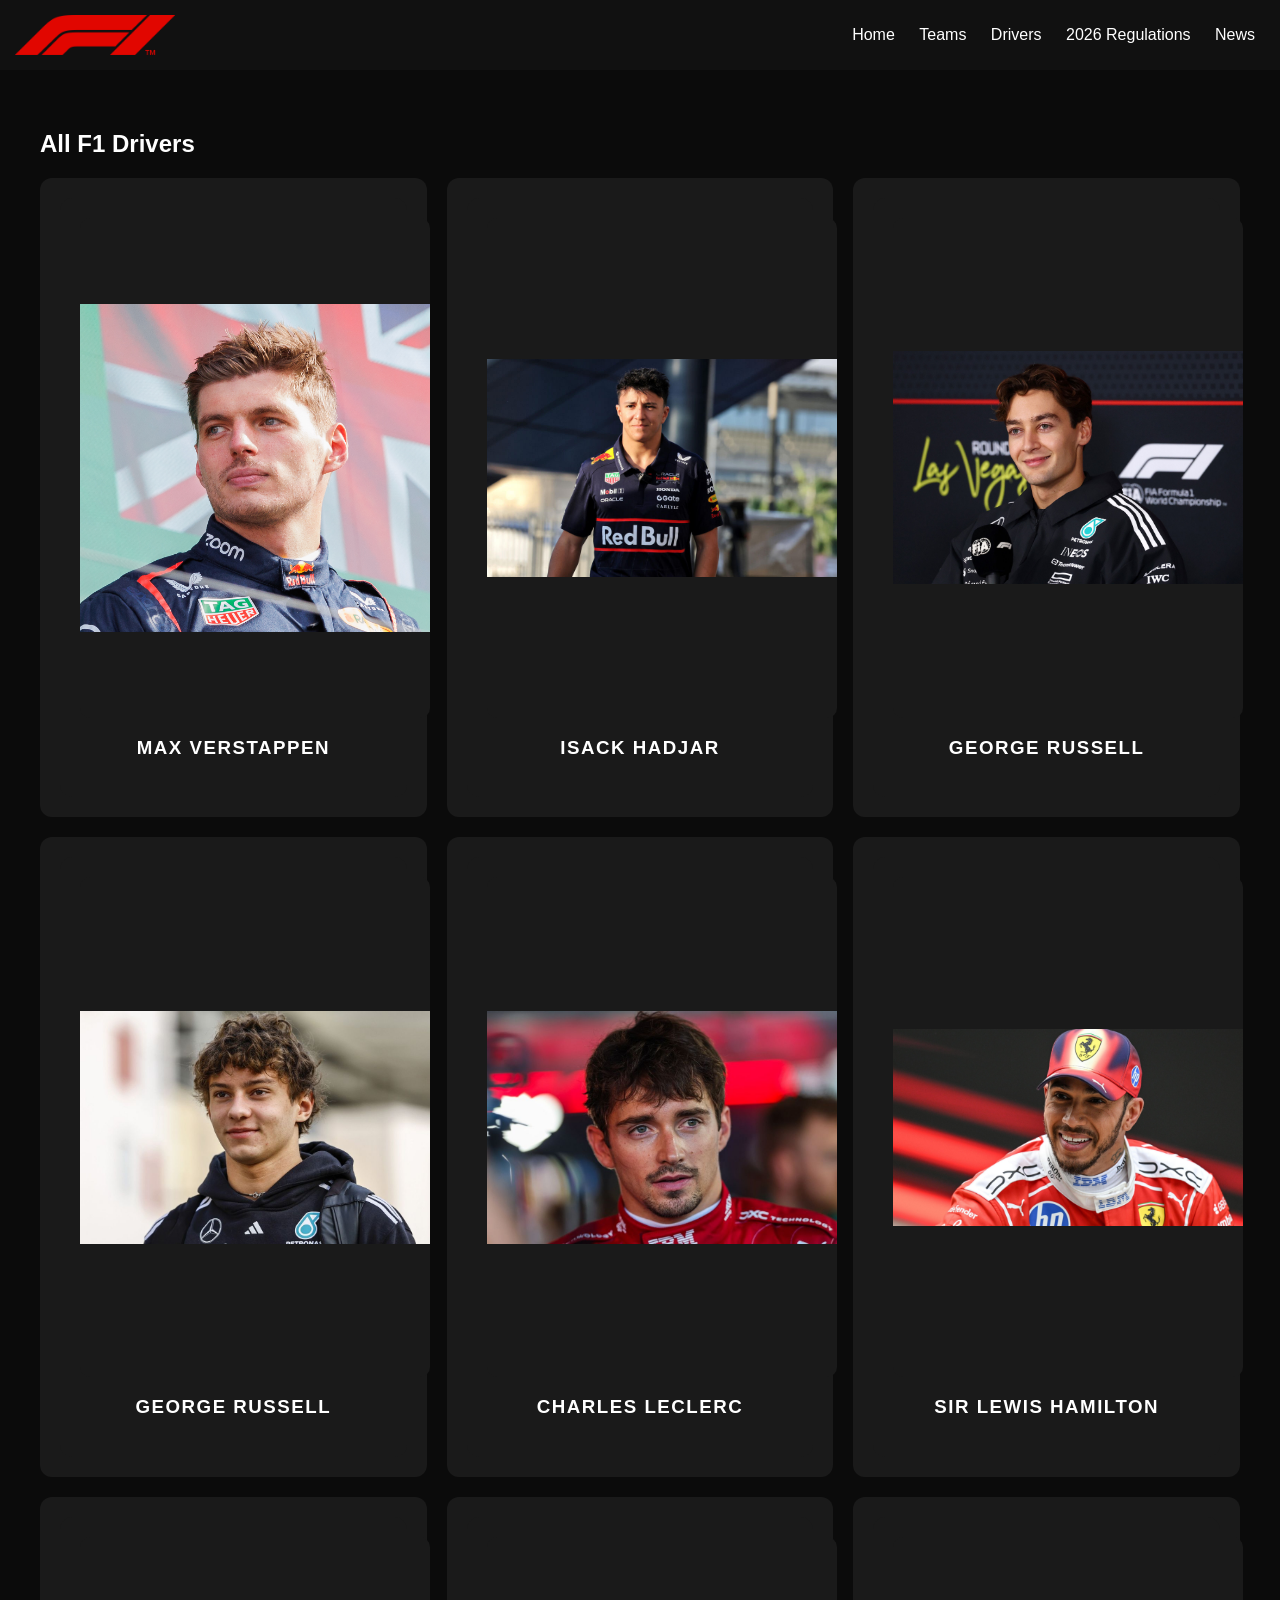
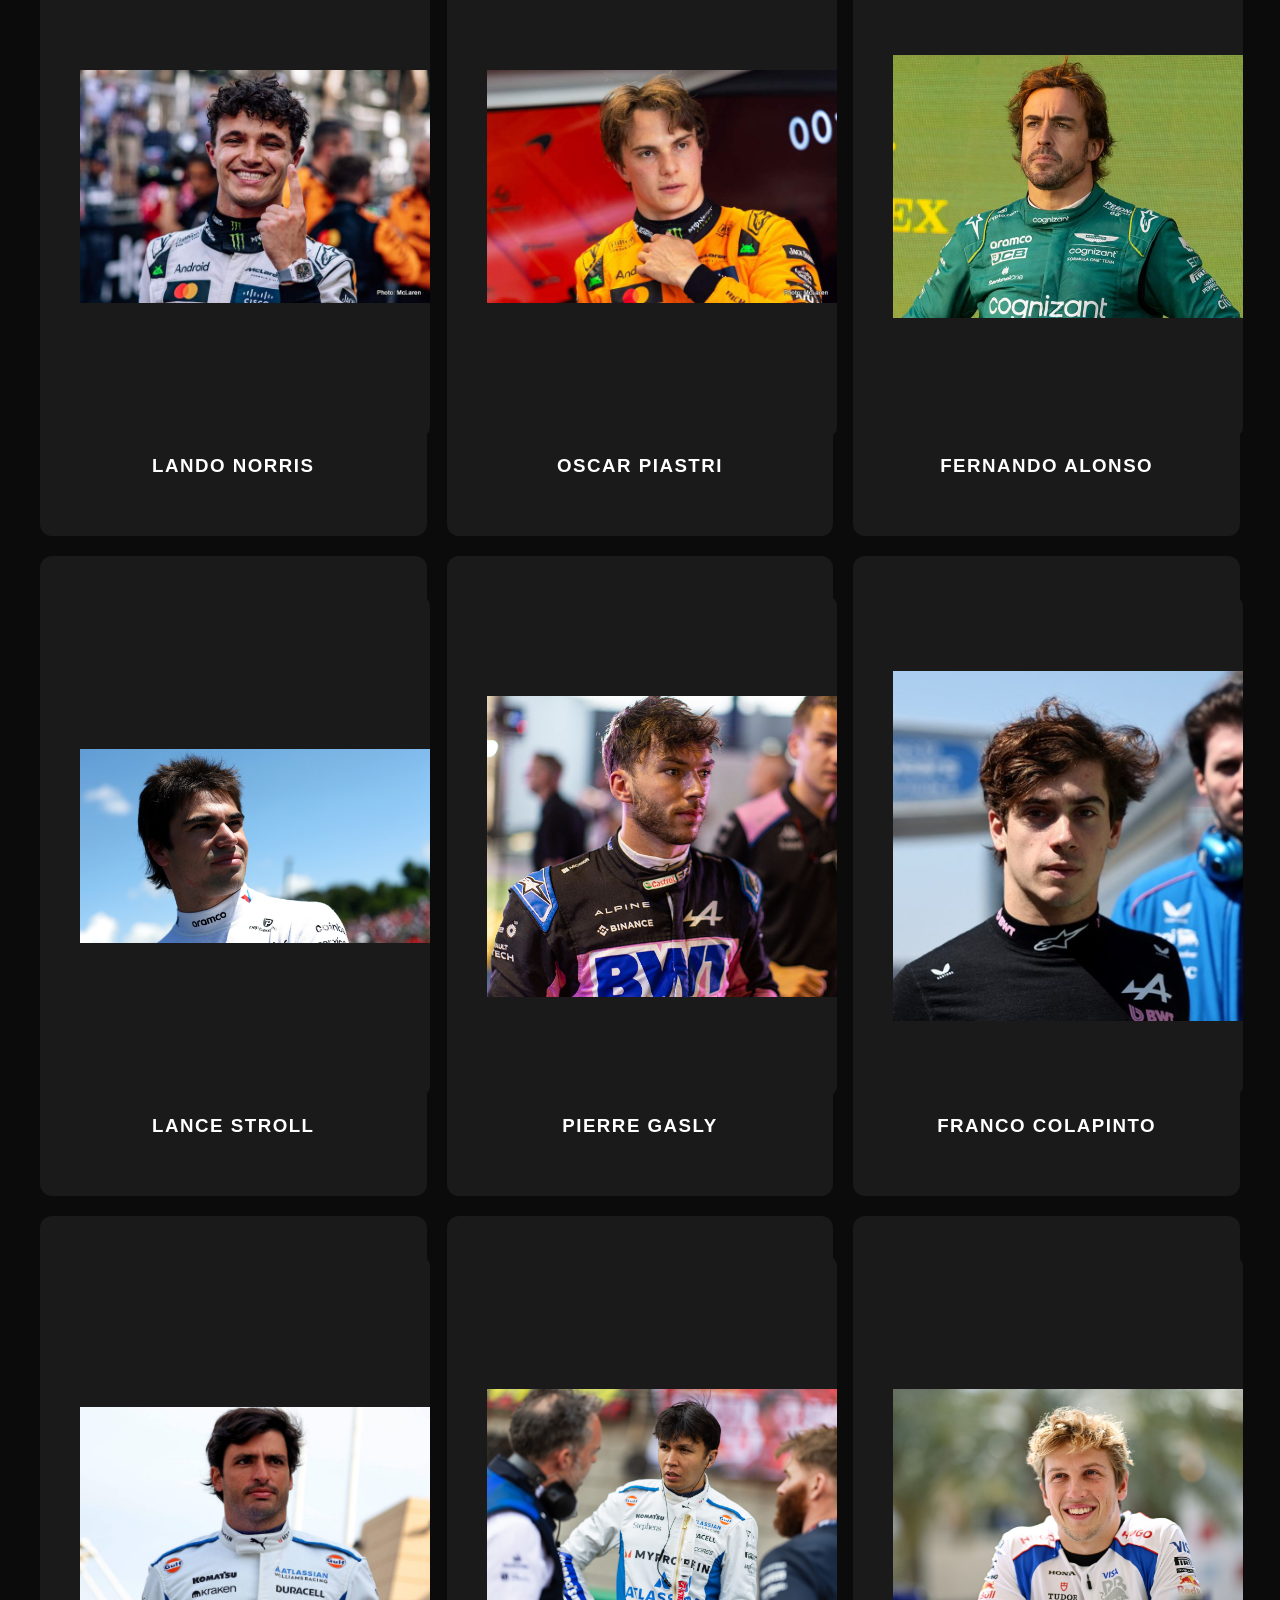
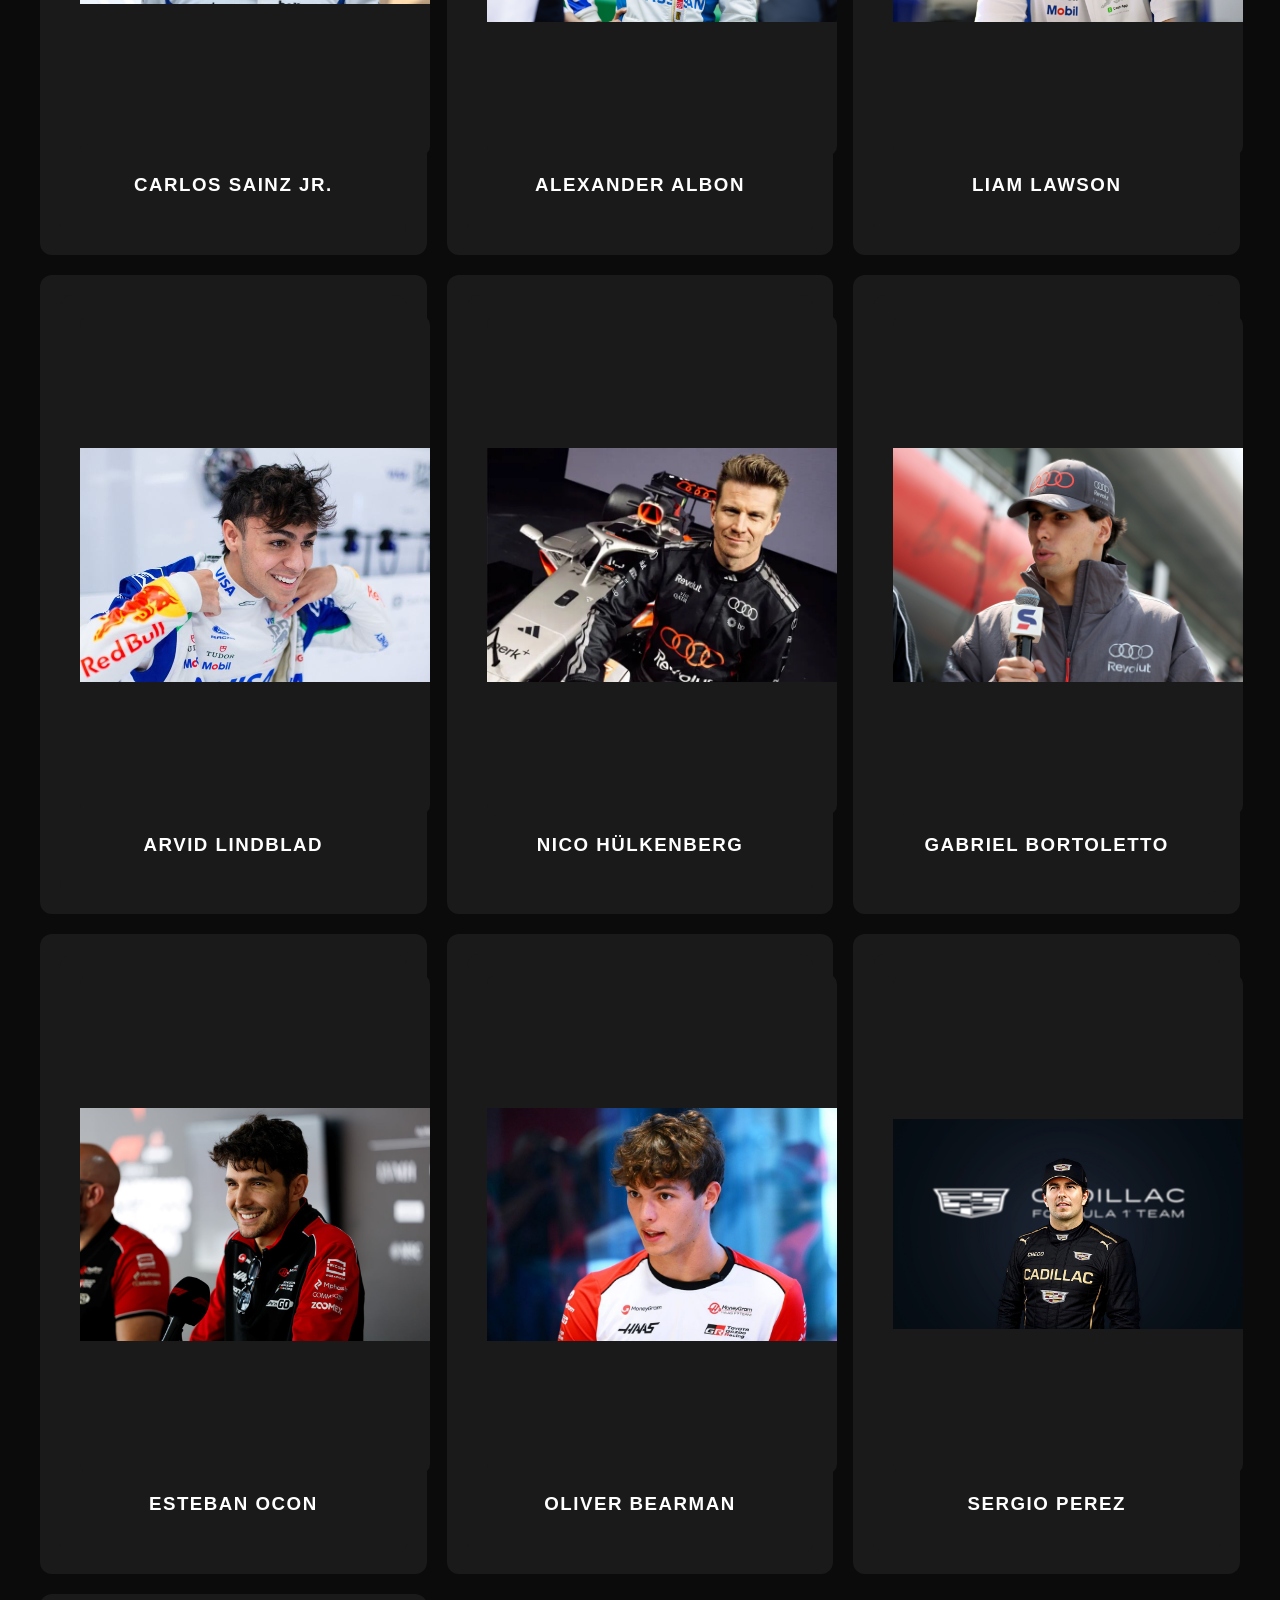
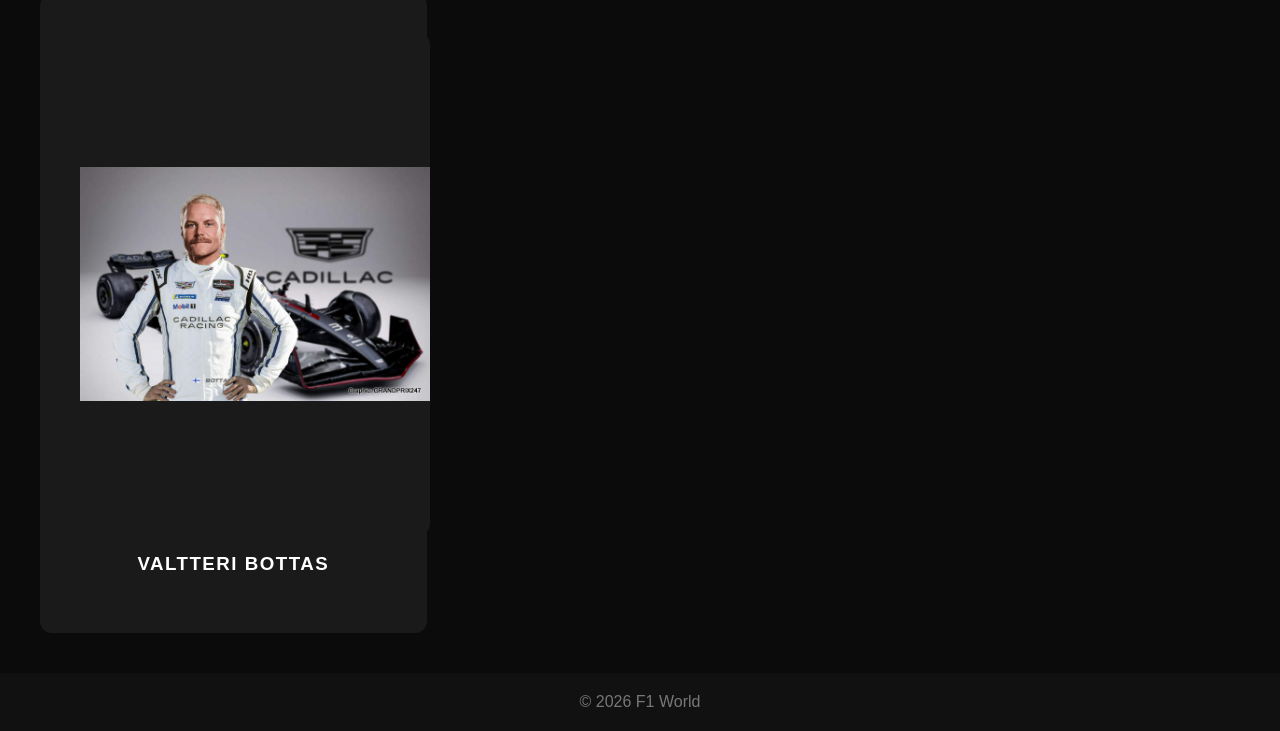
==== drivers.html @ 657f4861 "Add files via upload" ====
<!DOCTYPE html>
<html lang="en">
<head>
<meta charset="UTF-8">
<title>F1 Teams</title>
<link rel="stylesheet" href="style.css">
</head>
<body>
<header>
  <div class="logo">
  <a href="home.html" class="logo">
  <img src="logo.png" alt="F1 World Logo">
</a>
</div>
  <nav>
    <a href="home.html">Home</a>
    <a href="teams.html">Teams</a>
    <a href="drivers.html">Drivers</a>
    <a href="regulations.html">2026 Regulations</a>
    <a href="news.html">News</a>
  </nav>
</header>

<section>
<h1>All F1 Drivers</h1>
<div class="card-container">

<div class="card redbull"><div class="card"><div class="media-box-driver"><img src="max.jpg" alt="Max Verstappen"></div><h3>Max Verstappen</h3></div></div>
<div class="card redbull"><div class="card"><div class="media-box-driver"><img src="hadjar.jpg" alt="Isack Hadjar"></div><h3>Isack Hadjar</h3></div></div>
<div class="card mercedes"><div class="card"><div class="media-box-driver"><img src="george.jpg" alt="George Russell"></div><h3>George Russell</h3></div></div>
<div class="card mercedes"><div class="card"><div class="media-box-driver"><img src="kimi.jpg" alt="Andrea Kimi Antonelli"></div><h3>George Russell</h3></div></div>
<div class="card ferrari"><div class="card"><div class="media-box-driver"><img src="leclerc.jpg" alt="Charles Leclerc"></div><h3>Charles Leclerc</h3></div></div>
<div class="card ferrari"><div class="card"><div class="media-box-driver"><img src="lewis.jpg" alt="Sir Lewis Hamilton"></div><h3>Sir Lewis Hamilton</h3></div></div>
<div class="card mclaren"><div class="card"><div class="media-box-driver"><img src="lando.jpg" alt="Lando Norris"></div><h3>Lando Norris</h3></div></div>
<div class="card mclaren"><div class="card"><div class="media-box-driver"><img src="piastri.jpg" alt="Oscar Piastri"></div><h3>Oscar Piastri</h3></div></div>
<div class="card aston"><div class="card"><div class="media-box-driver"><img src="alonso.jpg" alt="Fernando Alonso"></div><h3>Fernando Alonso</h3></div></div>
<div class="card aston"><div class="card"><div class="media-box-driver"><img src="stroll.jpg" alt="Lance Stroll"></div><h3>Lance Stroll</h3></div></div>
<div class="card alpine"><div class="card"><div class="media-box-driver"><img src="gasly.jpg" alt="Pierre Gasly"></div><h3>Pierre Gasly</h3></div></div>
<div class="card alpine"><div class="card"><div class="media-box-driver"><img src="colapinto.jpg" alt="Franco Colapinto"></div><h3>Franco Colapinto</h3></div></div>
<div class="card williams"><div class="card"><div class="media-box-driver"><img src="sainz.jpg" alt="Carlos Sainz Jr."></div><h3>Carlos Sainz Jr.</h3></div></div>
<div class="card williams"><div class="card"><div class="media-box-driver"><img src="albon.jpg" alt="Alexander Albon"></div><h3>Alexander Albon</h3></div></div>
<div class="card rb"><div class="card"><div class="media-box-driver"><img src="lawson.jpg" alt="Liam Lawson"></div><h3>Liam Lawson</h3></div></div>
<div class="card rb"><div class="card"><div class="media-box-driver"><img src="lindblad.jpg" alt="Arvid Lindblad"></div><h3>Arvid Lindblad</h3></div></div>
<div class="card audi"><div class="card"><div class="media-box-driver"><img src="nico.jpg" alt="Nico Hulkenberg"></div><h3>Nico Hülkenberg</h3></div></div>
<div class="card audi"><div class="card"><div class="media-box-driver"><img src="bortoletto.jpg" alt="Gabriel Bortoletto"></div><h3>Gabriel Bortoletto</h3></div></div>
<div class="card haas"><div class="card"><div class="media-box-driver"><img src="ocon.jpg" alt="Esteban Ocon"></div><h3>Esteban Ocon</h3></div></div>
<div class="card haas"><div class="card"><div class="media-box-driver"><img src="bearman.jpg" alt="Oliver Bearman"></div><h3>Oliver Bearman</h3></div></div>
<div class="card cadillac"><div class="card"><div class="media-box-driver"><img src="checo.jpg" alt="Sergio Perez"></div><h3>Sergio Perez</h3></div></div>
<div class="card cadillac"><div class="card"><div class="media-box-driver"><img src="bottas.jpg" alt="Valtteri Bottas"></div><h3>Valtteri Bottas</h3></div></div>

</div>
</section>

<footer>© 2026 F1 World</footer>
</body>
</html>
---- style.css ----
body {margin:0;font-family:Arial;background:#0b0b0b;color:white;}
header {background:#111;padding:15px;display:flex;justify-content:space-between;}
nav a {color:white;margin:10px;text-decoration:none;}
nav a:hover {color:red;}
.hero {height:80vh;display:flex;justify-content:center;align-items:center;background:linear-gradient(#000,#222);}
section {padding:40px;}
.card-container {display:grid;grid-template-columns:repeat(auto-fit,minmax(350px,1fr));gap:20px;}
.card {background:#1a1a1a;padding:20px;border-radius:12px;}
button {background:red;color:white;border:none;padding:10px;border-radius:6px;cursor:pointer;}
footer {text-align:center;padding:20px;background:#111;color:#777;}
.media-box {
  height: 500px;
  width: 350px;
  background: #ffffff;
  margin-bottom: 10px;
  display: flex;
  align-items: center;
  justify-content: center;
  overflow: hidden; /* IMPORTANT */
  border-radius: 10px;
}
.media-box-driver {
  height: 500px;
  width: 350px;
  background: #1a1a1a;
  margin-bottom: 10px;
  display: flex;
  align-items: center;
  justify-content: center;
  overflow: hidden; /* IMPORTANT */
  border-radius: 10px;
}
.media-box img {
  width: 100%;
  height: 100%;
  object-fit: fill; /* THIS is the key */
  display: flex;
}

.media-box img {
  width: 100%;
  height: auto; /* IMPORTANT */
  display: block;
}
.media-box-driver img {
  width: 100%;
  height: 100%;
  object-fit: fill; /* THIS is the key */
  display: flex;
}

.media-box-driver img {
  width: 100%;
  height: auto; /* IMPORTANT */
  display: block;
}
.card h3 {
  text-align: center;
  text-transform: uppercase;
  letter-spacing: 1.5px;
}
.card:hover {
  transform: translateY(-5px);
  transition: 0.3s;
  box-shadow: 0 10px 25px rgba(255,255,255,0.1);
}
.card {
  background: #1a1a1a;
  padding: 20px;
  border-radius: 12px;
  transition: all 0.3s ease;
}
.card-reg {
  background: #1a1a1a;
  padding: 20px;
  border-radius: 12px;
  transition: all 0.3s ease;
  width: 350px;
}
.card-reg:hover {
  transform: translateY(-5px);
  transition: 0.3s;
  box-shadow: 0 10px 25px rgba(255,255,255,0.1);
}
.card-reg p {
    text-align: center;
    letter-spacing: 1.5px;
}
.card.redbull:hover { background: #0600ef; }
.card.mercedes:hover { background: #00d2be; }
.card.ferrari:hover { background: #dc0000; }
.card.mclaren:hover { background: #ff8700; }
.card.aston:hover { background: #006f62; }
.card.alpine:hover { background: #0090ff; }
.card.williams:hover { background: #005aff; }
.card.cadillac:hover { background: #37383a; }
.card.rb:hover { background: #2b4562; }
.card.audi:hover { background: #6b0804;}
.card.haas:hover { background: #b6babd;}
html {
  scroll-behavior: smooth;
}
#intro-video {
  padding: 60px 30px;
  text-align: center;
}

.video-box {
  height: 1200px;
  margin-top: 20px;
  border-radius: 12px;
  display: flex;
  align-items: center;
  justify-content: center;
}
button:hover {
  background: darkred;
  transform: scale(1.05);
}
.hero {
  height: 80vh;
  background: 
    linear-gradient(rgba(0,0,0,0.6), rgba(0,0,0,0.6)),
    url("f1.jpg") no-repeat center/cover;
  
  display: flex;
  align-items: center;
  justify-content: center;
  text-align: center;
}
.hero h1 {
  font-size: 50px;
  letter-spacing: 2px;
}

.hero p {
  font-size: 18px;
  color: #ddd;
}
.logo {
  display: flex;
  align-items: center;
  text-decoration: none;
}

.logo img {
  height: 40px;
  width: auto;
  cursor: pointer;
  transition: 0.3s;
}
.logo img:hover {
  opacity: 0.8;
  transform: scale(1.05);
}
header {
  display: flex;
  justify-content: space-between;
  align-items: center;
}
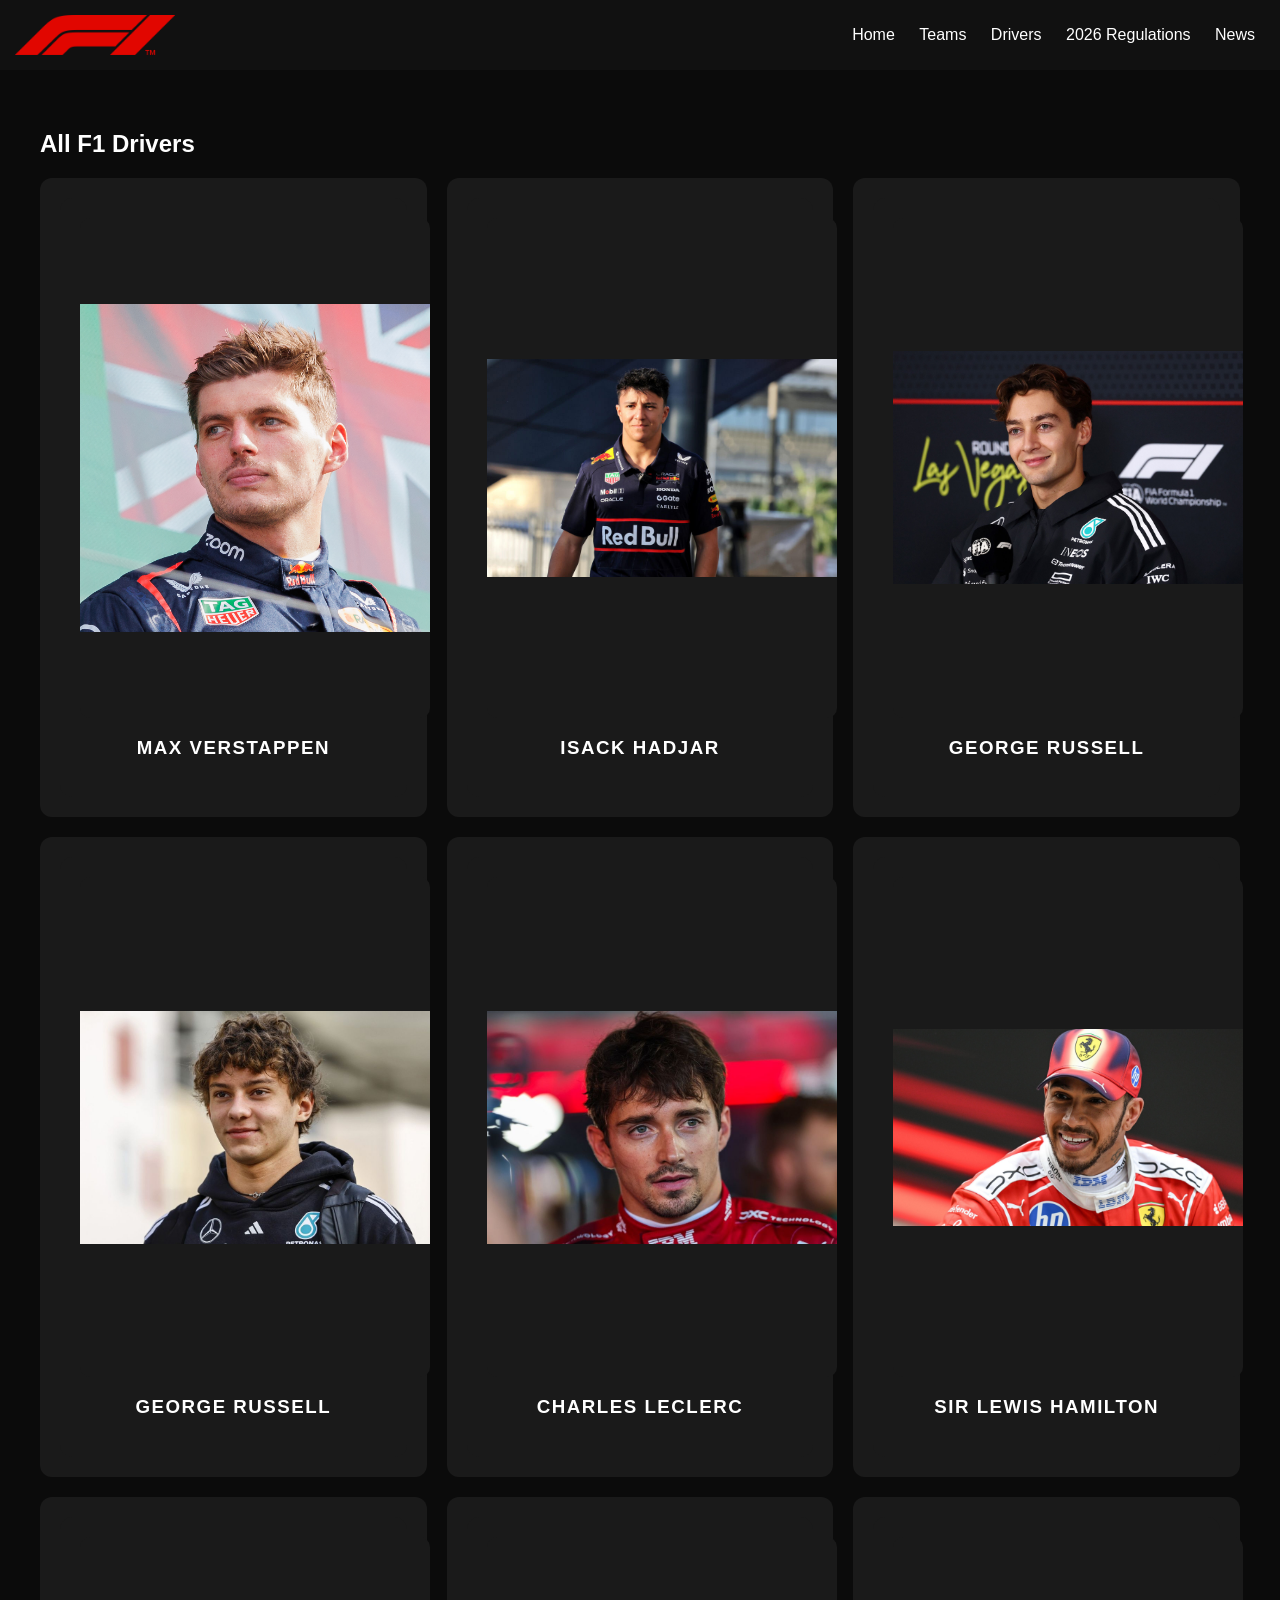
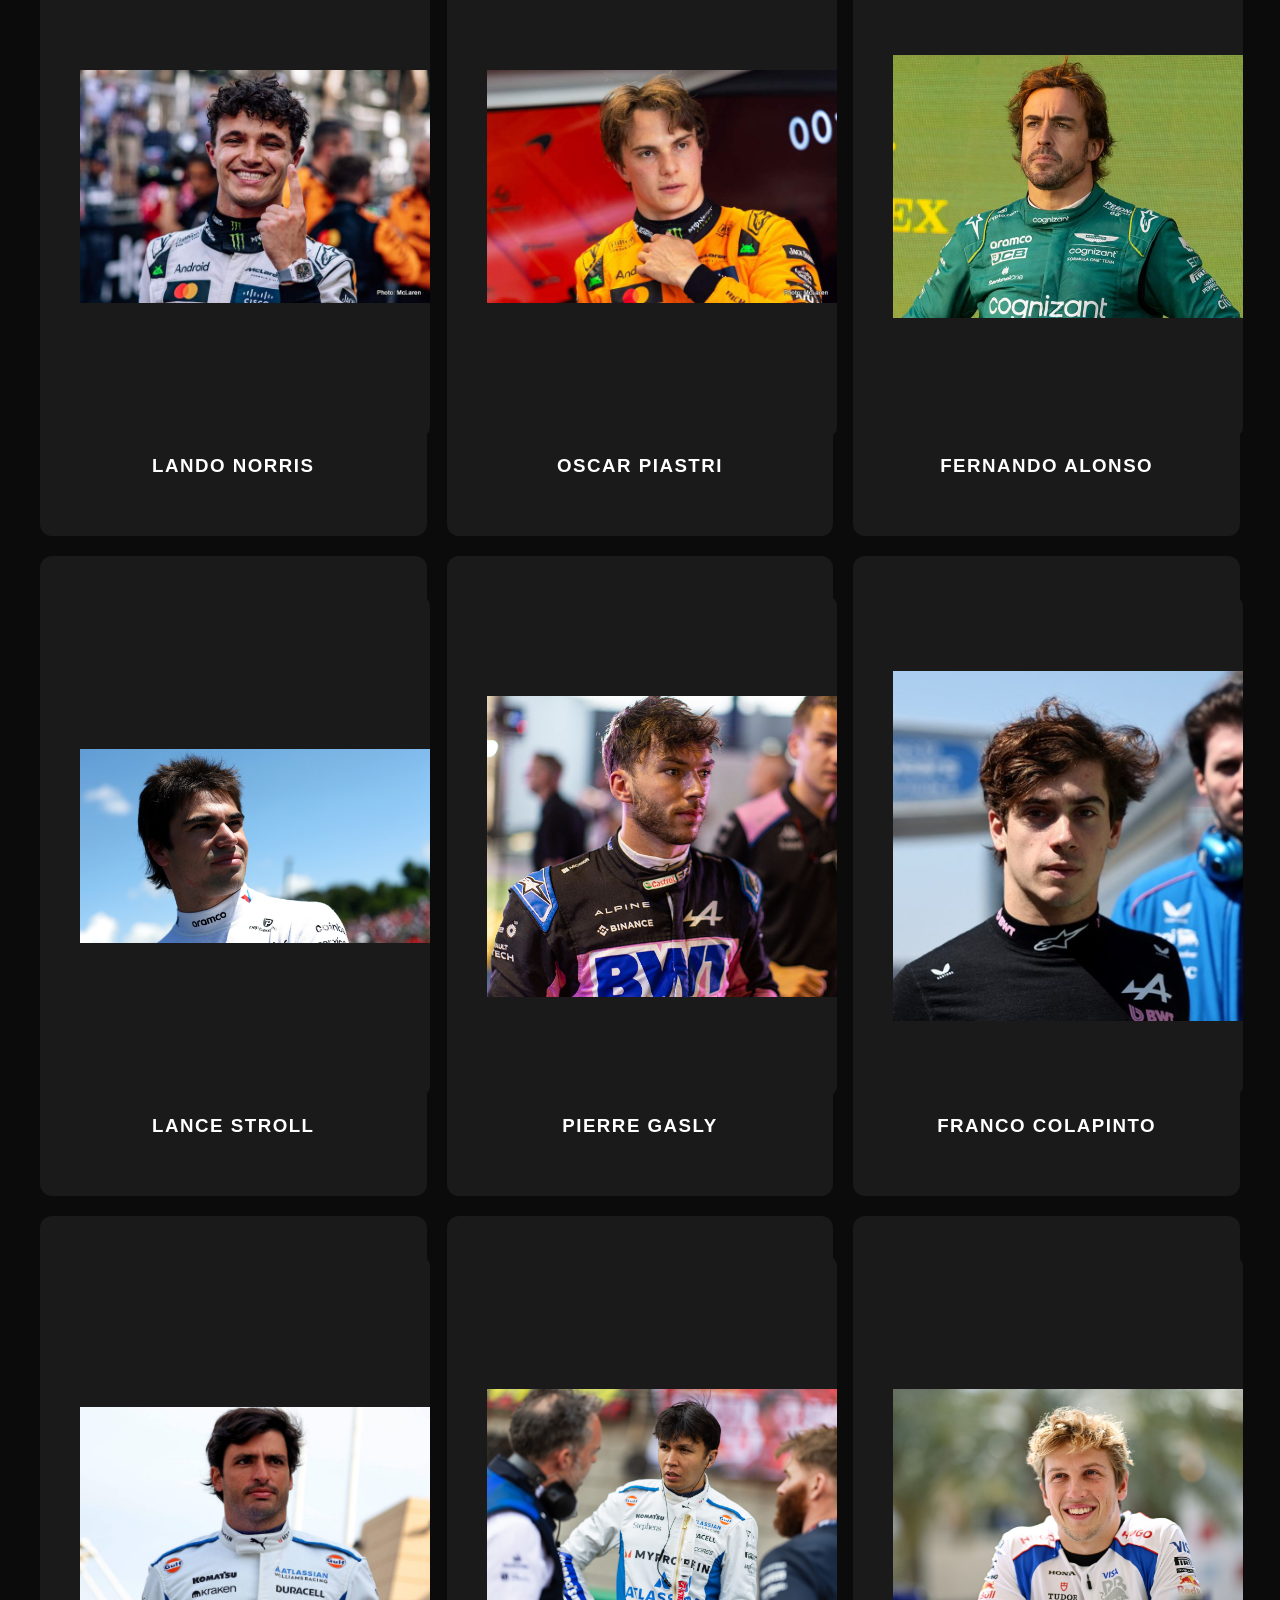
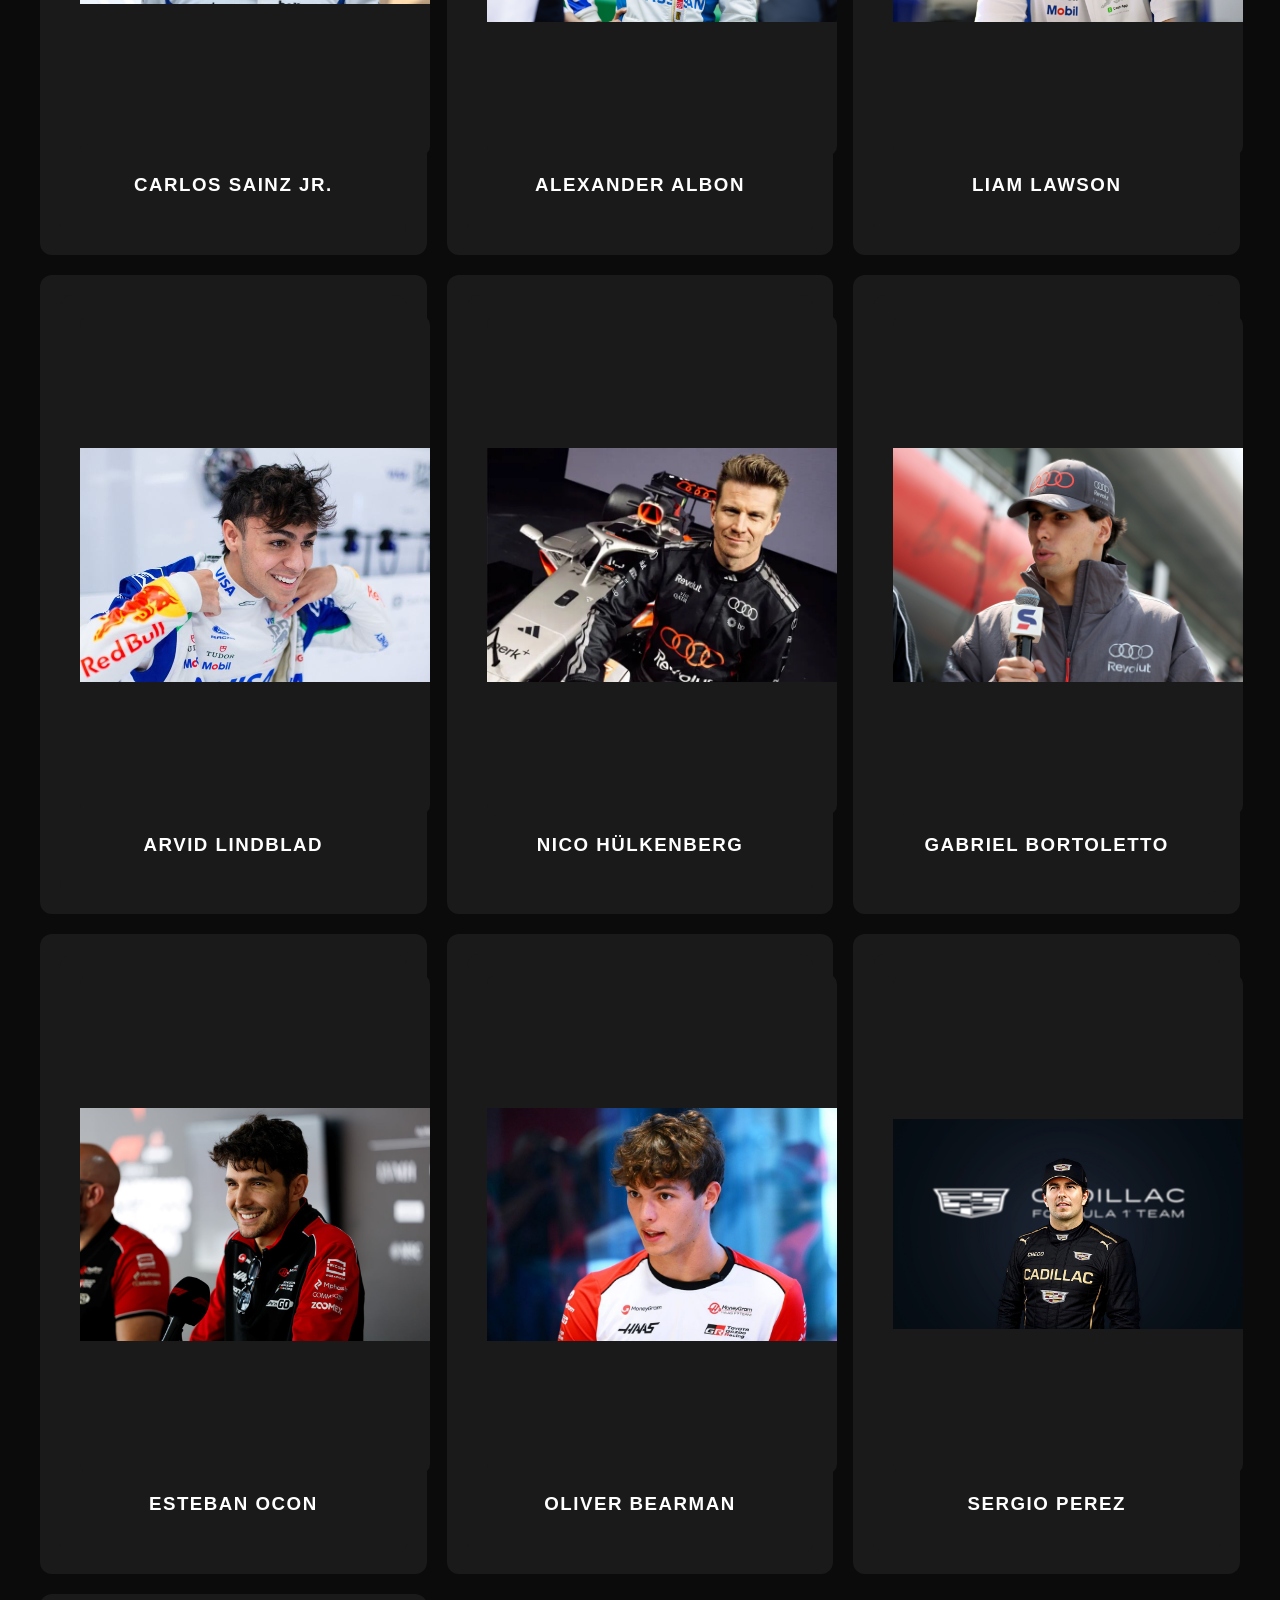
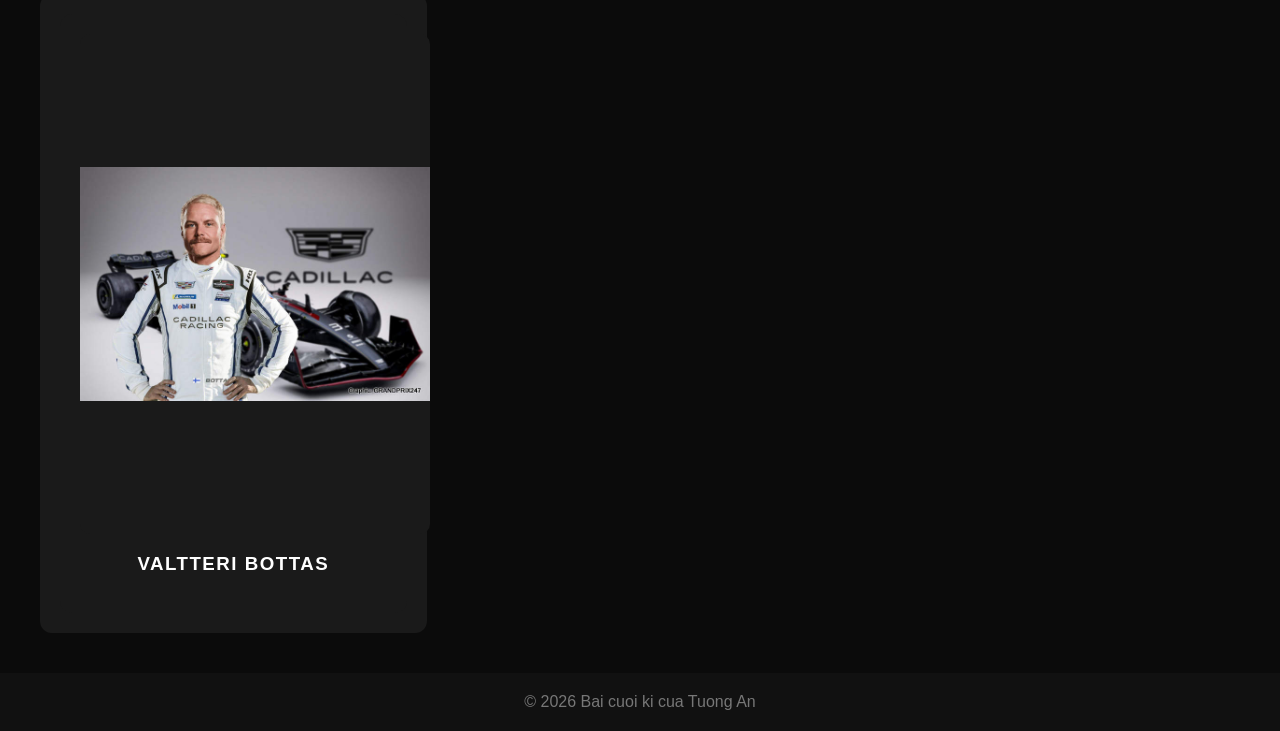
==== commit b910bb20: "Update drivers.html" ====
--- a/drivers.html
+++ b/drivers.html
@@ -2,7 +2,7 @@
 <html lang="en">
 <head>
 <meta charset="UTF-8">
-<title>F1 Teams</title>
+<title>F1 Drivers</title>
 <link rel="stylesheet" href="style.css">
 </head>
 <body>
@@ -51,6 +51,6 @@
 </div>
 </section>
 
-<footer>© 2026 F1 World</footer>
+<footer>© 2026 Bai cuoi ki cua Tuong An</footer>
 </body>
-</html>+</html>
